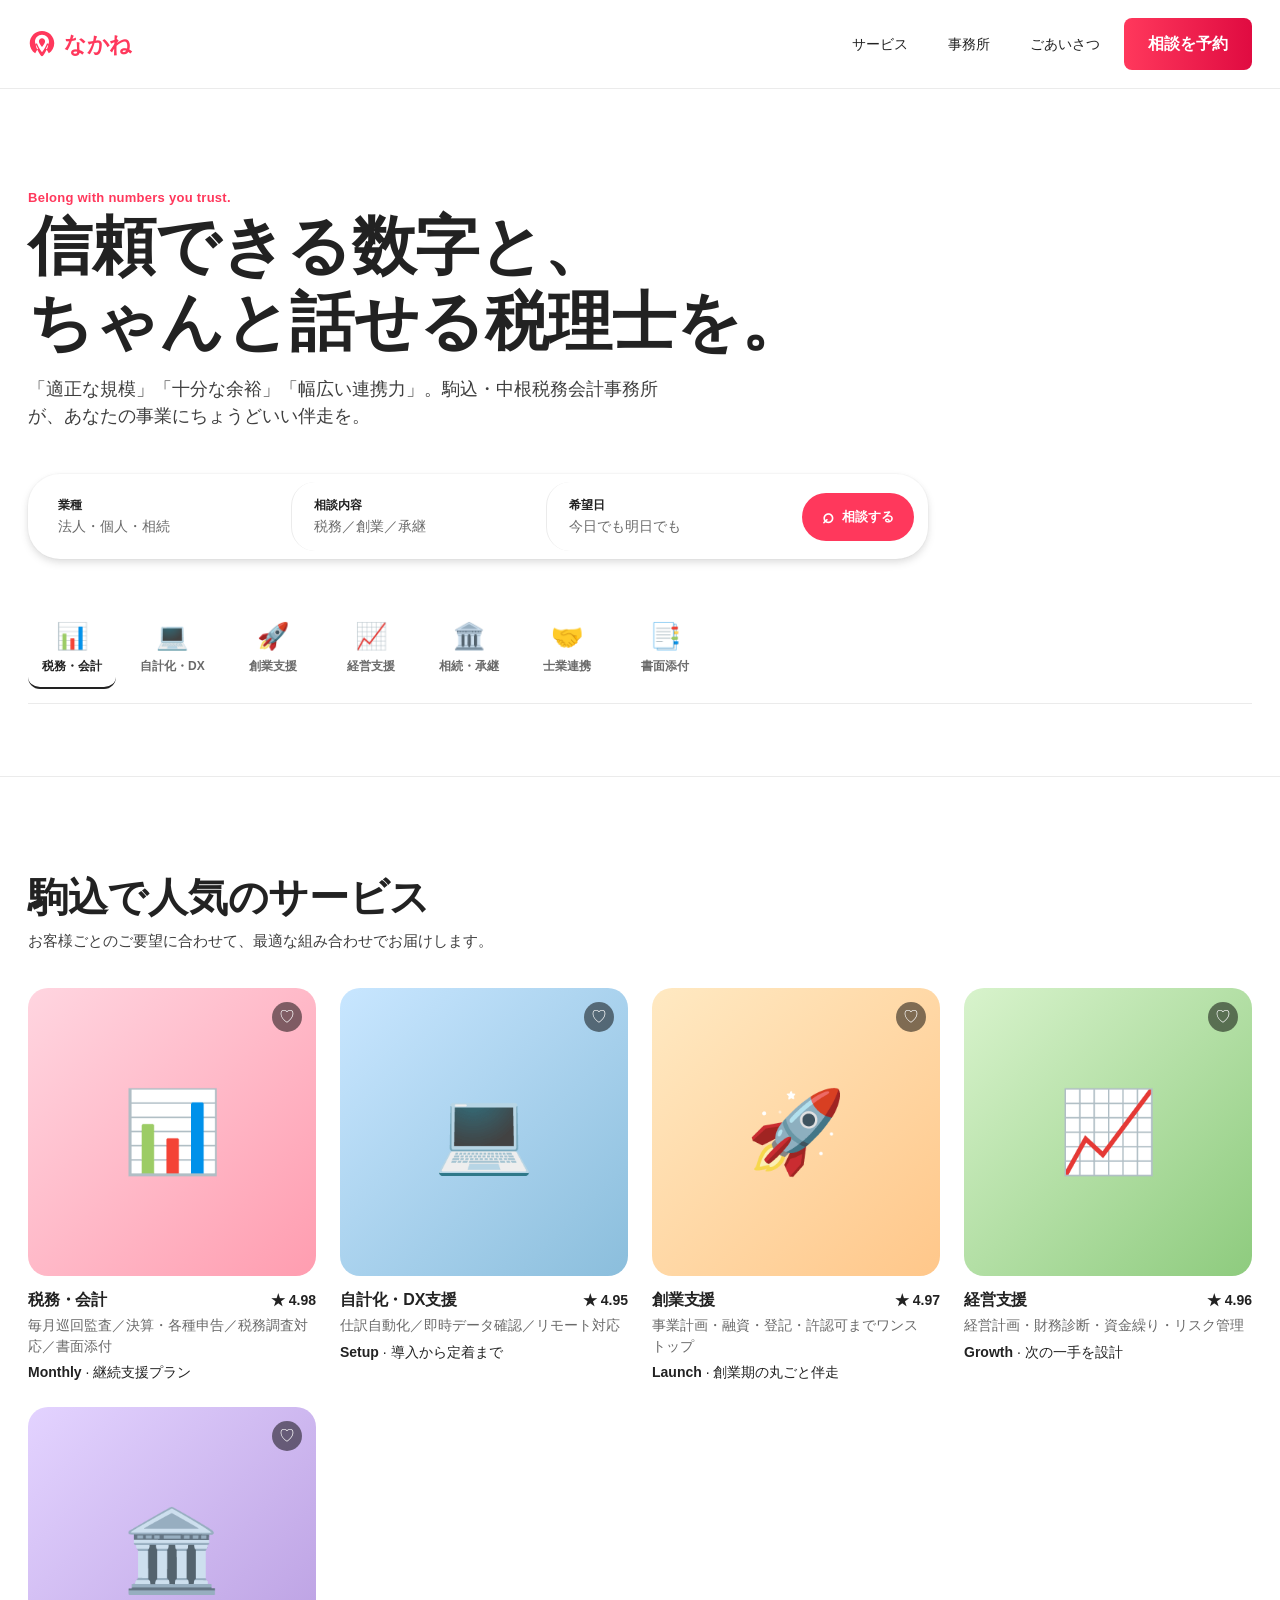
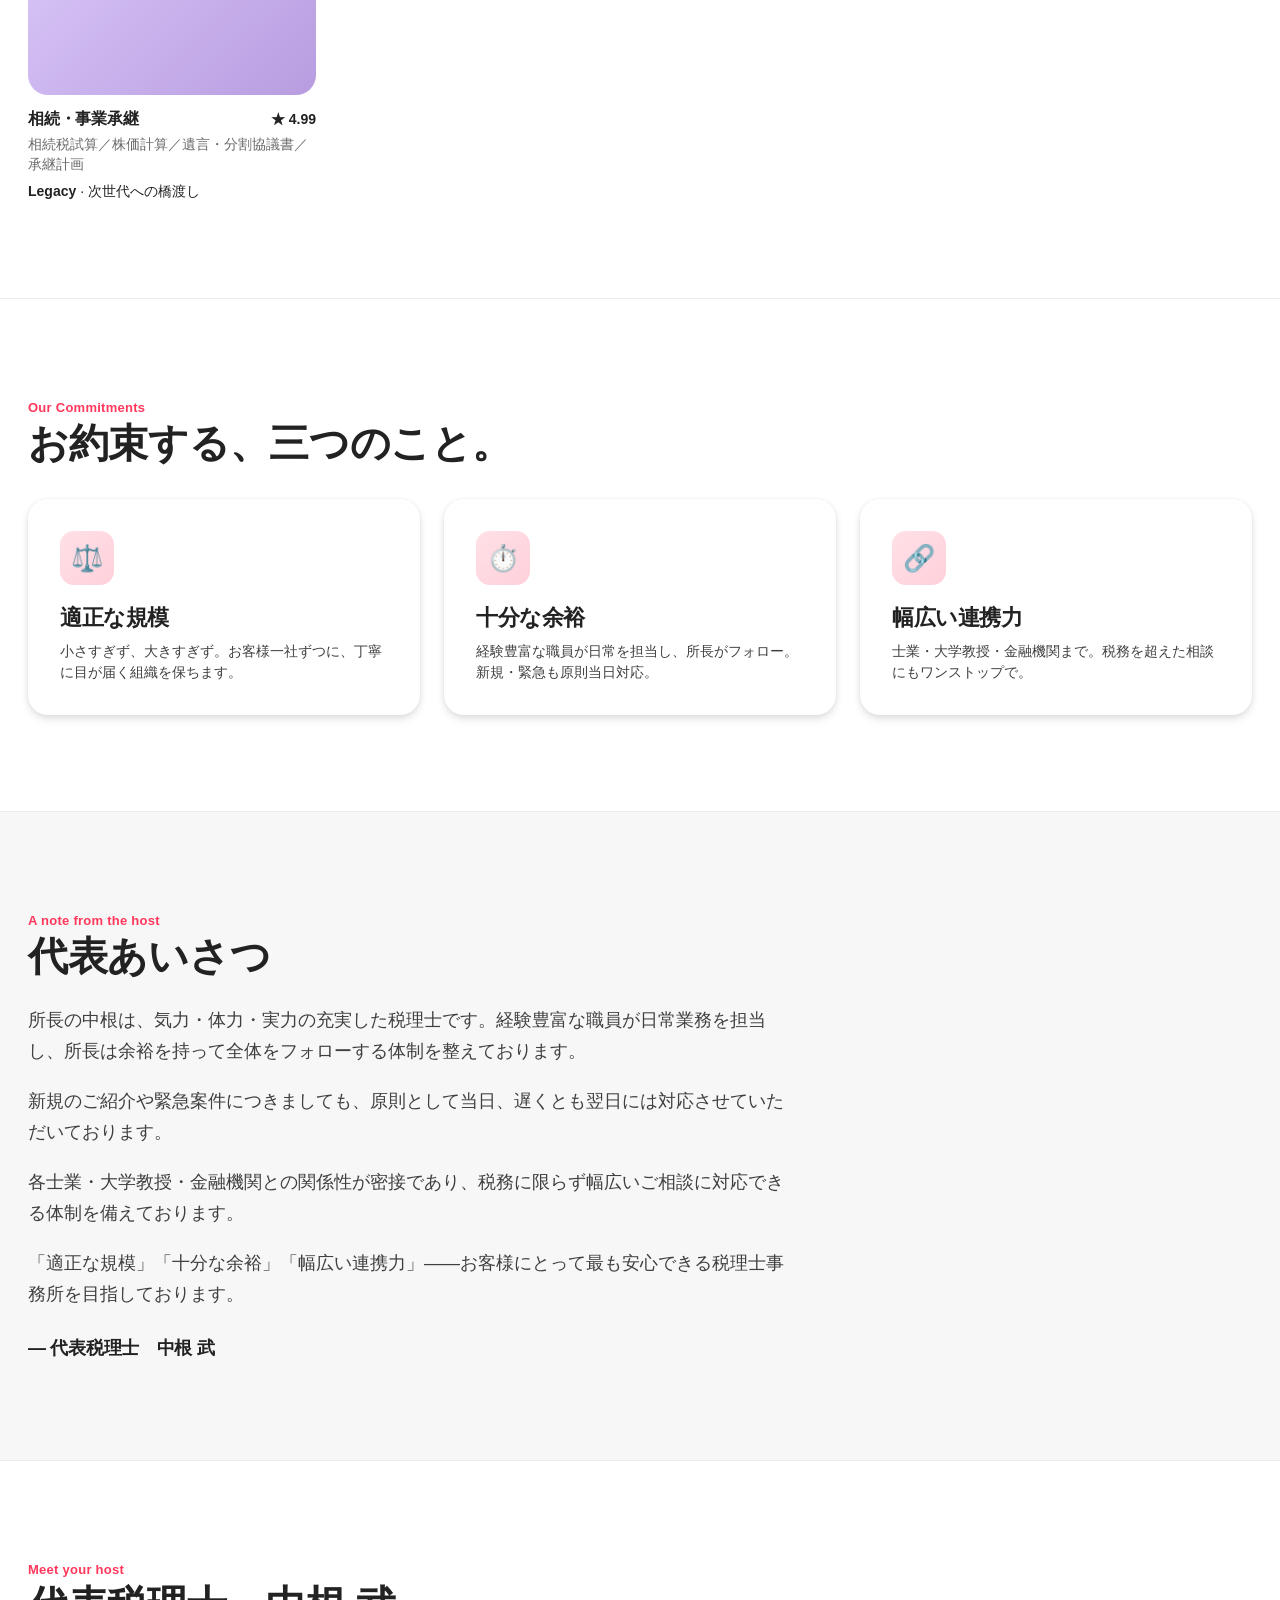
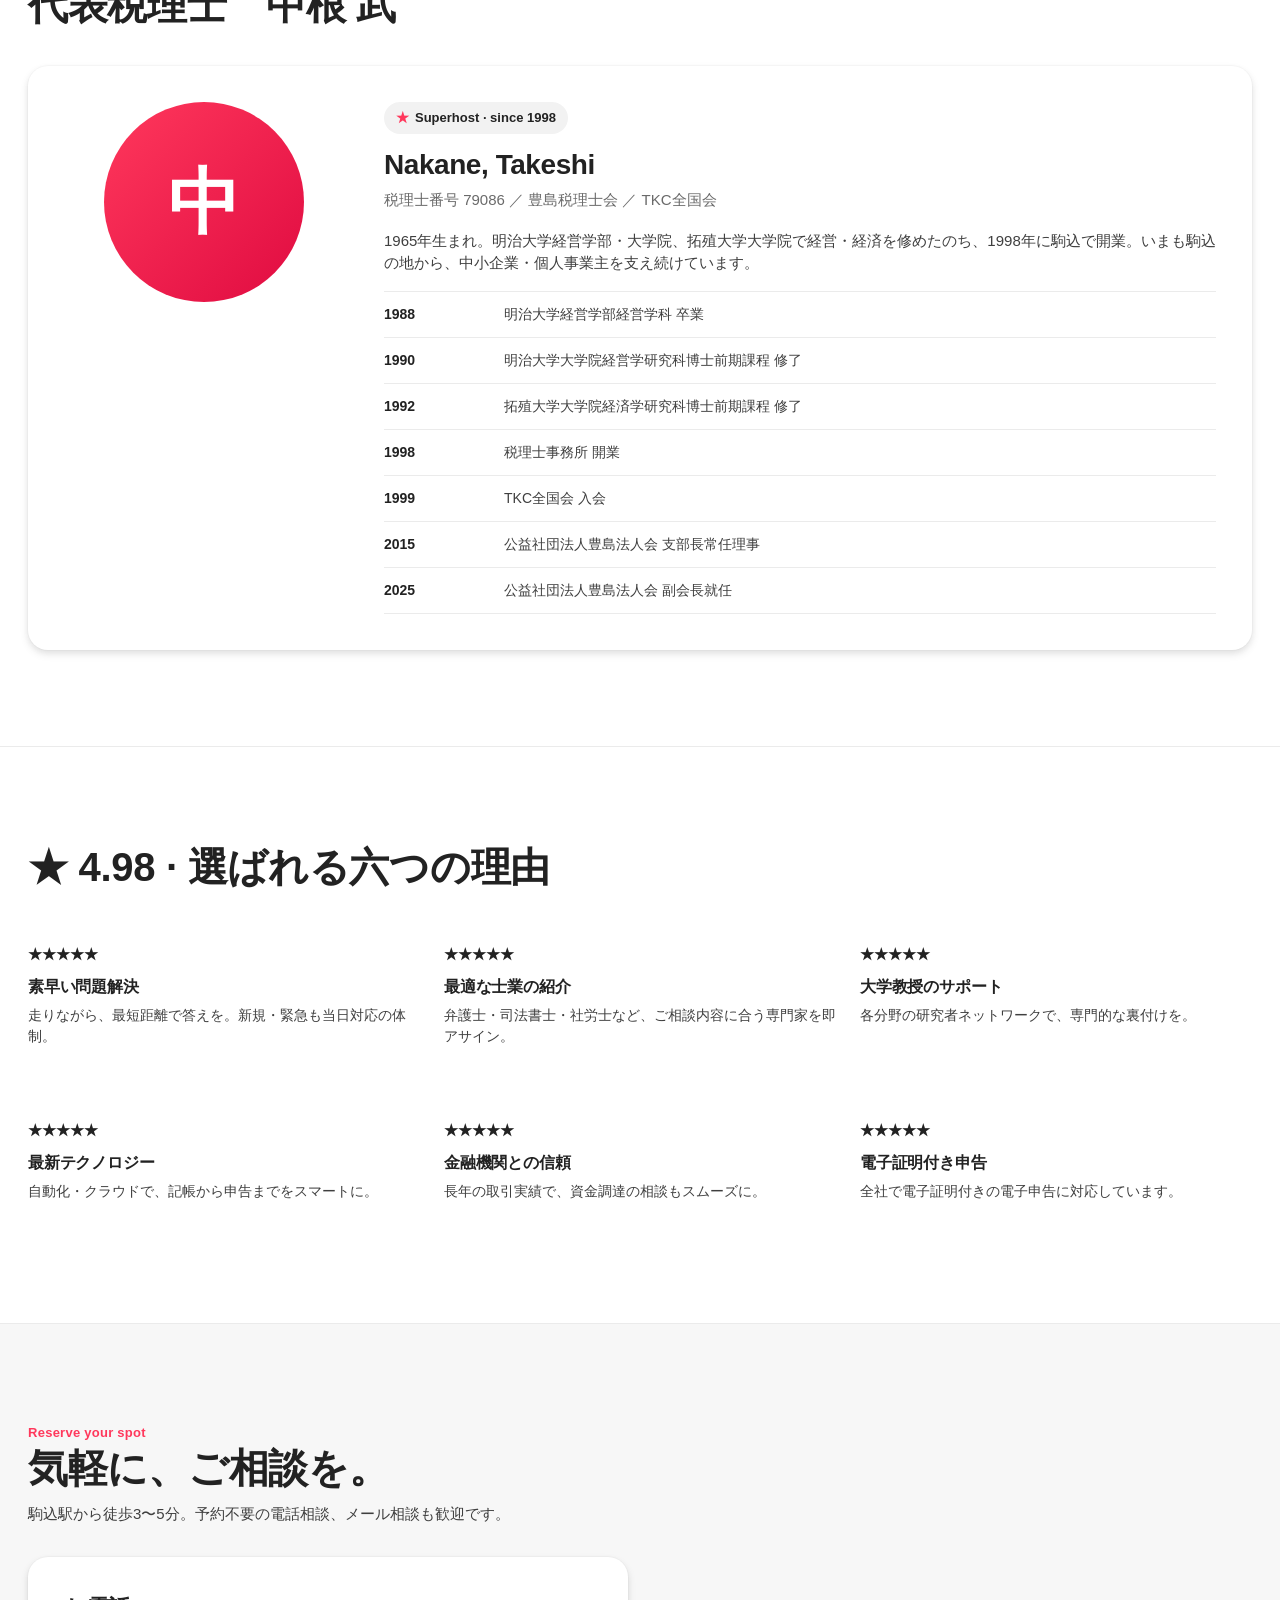
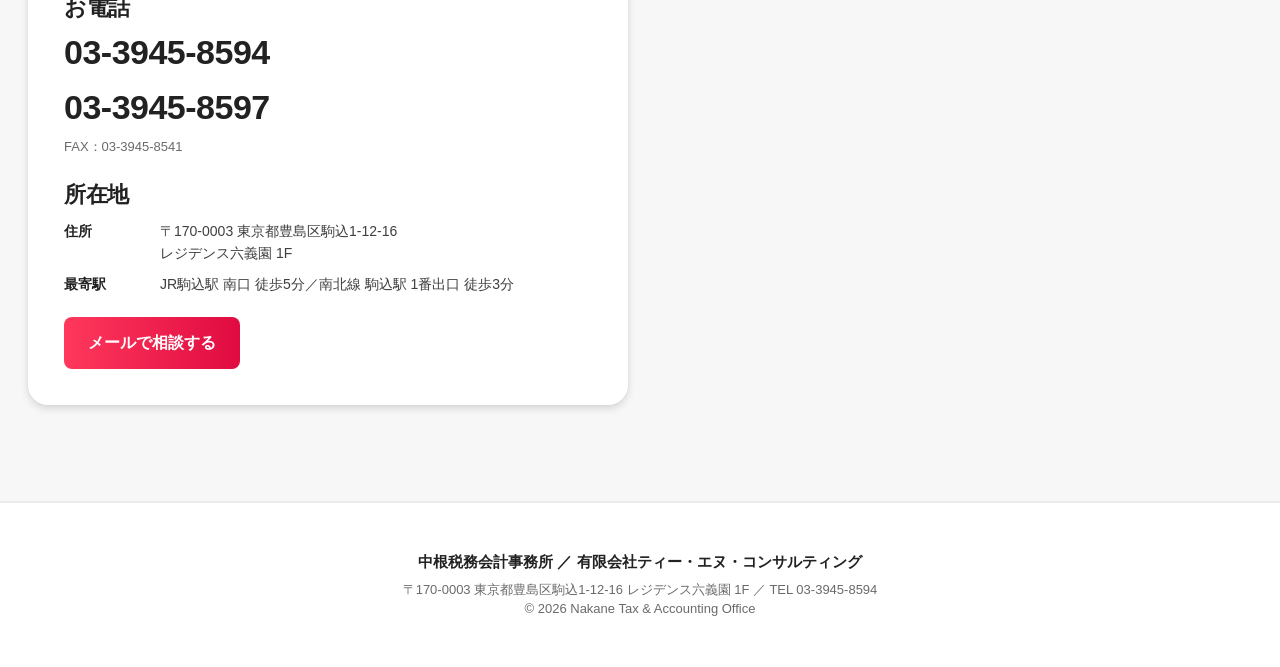
==== airbnb.html @ ad8445c9 "initial commit: Nakane Tax & Accounting redesign portal (9 design variants)" ====
<!doctype html>
<html lang="ja">
<head>
<meta charset="utf-8">
<meta name="viewport" content="width=device-width,initial-scale=1">
<title>中根税務会計事務所 — Belong with numbers you trust.</title>
<link rel="stylesheet" href="ja-contracts.css">
<style>
  :root{
    --rausch:#ff385c;
    --rausch-deep:#e00b41;
    --ink:#222;
    --ink-2:#3f3f3f;
    --muted:#6a6a6a;
    --border:#dddddd;
    --border-soft:#ebebeb;
    --surface:#f7f7f7;
    --surface-2:#f2f2f2;
    --white:#fff;
    --luxe:#460479;
    --plus:#92174d;
    --shadow:rgba(0,0,0,.02) 0 0 0 1px, rgba(0,0,0,.04) 0 2px 6px, rgba(0,0,0,.1) 0 4px 8px;
    --shadow-hover:rgba(0,0,0,.08) 0 4px 12px;
    --font:"Airbnb Cereal VF","Circular","-apple-system","Hiragino Sans","Yu Gothic","Noto Sans JP",Roboto,"Helvetica Neue",Arial,sans-serif;
  }
  *{box-sizing:border-box;margin:0;padding:0}
  html{scroll-behavior:smooth}
  body{font-family:var(--font);color:var(--ink);background:var(--white);font-size:16px;line-height:1.5;-webkit-font-smoothing:antialiased}
  a{color:var(--ink);text-decoration:none}
  a:hover{text-decoration:underline}
  img{display:block;max-width:100%}

  nav{position:sticky;top:0;z-index:50;background:var(--white);border-bottom:1px solid var(--border-soft)}
  .nav-in{max-width:1280px;margin:0 auto;padding:18px 28px;display:flex;align-items:center;justify-content:space-between;gap:24px}
  .logo{display:flex;align-items:center;gap:8px;font-weight:700;font-size:22px;color:var(--rausch);letter-spacing:-.3px}
  .logo svg{width:28px;height:28px;fill:var(--rausch)}
  nav ul{list-style:none;display:flex;gap:8px;align-items:center}
  nav a.l{padding:10px 16px;border-radius:22px;font-weight:500;font-size:14px;color:var(--ink);transition:background .15s}
  nav a.l:hover{background:var(--surface-2);text-decoration:none}
  .btn{display:inline-flex;align-items:center;gap:8px;cursor:pointer;font-weight:600;border:0;transition:transform .15s,filter .2s,background .2s}
  .btn.rausch{background:linear-gradient(90deg,var(--rausch) 0%,var(--rausch-deep) 100%);color:#fff;padding:14px 24px;border-radius:8px;font-size:16px}
  .btn.rausch:hover{filter:brightness(1.05);text-decoration:none}
  .btn.dark{background:var(--ink);color:#fff;padding:14px 24px;border-radius:8px;font-size:16px}
  .btn.dark:hover{background:#000;text-decoration:none}
  .btn.ghost{background:var(--white);color:var(--ink);border:1px solid var(--border);padding:13px 22px;border-radius:8px;font-size:16px;font-weight:600}
  .btn.ghost:hover{background:var(--surface-2);text-decoration:none}

  section{padding:96px 28px;border-bottom:1px solid var(--border-soft)}
  .wrap{max-width:1280px;margin:0 auto}

  .eyebrow{font-size:13px;font-weight:600;color:var(--rausch);margin-bottom:14px;letter-spacing:.02em}
  h1,h2,h3{color:var(--ink);font-weight:700}
  h1{font-size:clamp(42px,6vw,64px);letter-spacing:-.44px}
  h2{font-size:clamp(30px,4vw,40px);letter-spacing:-.3px}
  h3{font-size:22px;font-weight:600;letter-spacing:-.44px}
  p.lead{font-size:18px;color:var(--ink-2);max-width:640px;margin-top:16px}
  p.body{color:var(--ink-2);font-size:15px}

  /* HERO — search bar style */
  .hero{padding:96px 28px 72px}
  .hero .cta{display:flex;gap:12px;margin-top:28px;flex-wrap:wrap}
  .search{margin-top:44px;background:var(--white);box-shadow:var(--shadow);border-radius:32px;display:flex;align-items:stretch;max-width:900px;padding:8px;gap:0}
  .search .cell{flex:1;padding:14px 22px;display:flex;flex-direction:column;gap:2px;border-radius:24px;cursor:pointer;transition:background .15s}
  .search .cell:hover{background:var(--surface-2)}
  .search .cell b{font-size:12px;font-weight:600;color:var(--ink)}
  .search .cell span{font-size:14px;color:var(--muted)}
  .search .cell+.cell{border-left:1px solid var(--border-soft)}
  .search .btn-search{align-self:center;margin-right:6px;background:var(--rausch);color:#fff;border:0;border-radius:999px;padding:0 20px;height:48px;font-weight:600;display:inline-flex;align-items:center;gap:8px;cursor:pointer}
  .search .btn-search::before{content:"⌕";font-size:20px}
  @media (max-width:860px){.search{flex-direction:column;border-radius:20px}.search .cell+.cell{border-left:0;border-top:1px solid var(--border-soft)}.search .btn-search{margin:8px;justify-content:center;height:52px}}

  /* Category pills */
  .cats{display:flex;gap:10px;margin-top:48px;overflow-x:auto;padding:4px 0 14px;border-bottom:1px solid var(--border-soft)}
  .cats::-webkit-scrollbar{height:0}
  .cat{flex:0 0 auto;display:flex;flex-direction:column;align-items:center;gap:8px;padding:12px 14px;border-radius:12px;cursor:pointer;min-width:88px;color:var(--muted);transition:color .15s,border-color .15s;border-bottom:2px solid transparent}
  .cat:hover{color:var(--ink)}
  .cat.active{color:var(--ink);border-bottom-color:var(--ink)}
  .cat .ic{font-size:26px;line-height:1}
  .cat .lb{font-size:12px;font-weight:600}

  /* LISTING grid = services */
  .grid{display:grid;grid-template-columns:repeat(4,1fr);gap:24px;margin-top:36px}
  .listing{cursor:pointer;transition:transform .2s}
  .listing:hover{transform:translateY(-2px)}
  .listing .photo{position:relative;border-radius:20px;overflow:hidden;aspect-ratio:1/1;background:linear-gradient(135deg,#ffe0e0 0%,#ffd0d0 100%)}
  .listing .photo .emoji{position:absolute;inset:0;display:grid;place-items:center;font-size:80px}
  .listing .photo .heart{position:absolute;top:14px;right:14px;width:30px;height:30px;background:rgba(0,0,0,.5);color:#fff;border-radius:50%;display:grid;place-items:center;font-size:16px}
  .listing:nth-child(1) .photo{background:linear-gradient(135deg,#ffd5e0,#ff9db0)}
  .listing:nth-child(2) .photo{background:linear-gradient(135deg,#c8e6ff,#8bbedc)}
  .listing:nth-child(3) .photo{background:linear-gradient(135deg,#ffe9c2,#ffc78a)}
  .listing:nth-child(4) .photo{background:linear-gradient(135deg,#d8f3cc,#8ecb7e)}
  .listing:nth-child(5) .photo{background:linear-gradient(135deg,#e3d3ff,#b89ce0)}
  .listing .meta{display:flex;justify-content:space-between;align-items:flex-start;margin-top:14px;gap:10px}
  .listing .meta h3{font-size:16px;font-weight:600;line-height:1.3;letter-spacing:-.18px}
  .listing .rating{font-size:14px;font-weight:600;display:flex;align-items:center;gap:4px;white-space:nowrap}
  .listing .rating::before{content:"★";color:var(--ink)}
  .listing .desc{font-size:14px;color:var(--muted);margin-top:4px;line-height:1.45}
  .listing .price{font-size:14px;color:var(--ink);margin-top:6px}
  .listing .price b{font-weight:600}
  @media (max-width:1080px){.grid{grid-template-columns:repeat(3,1fr)}}
  @media (max-width:780px){.grid{grid-template-columns:repeat(2,1fr)}}
  @media (max-width:520px){.grid{grid-template-columns:1fr}}

  /* Principles — host-style */
  .trio{display:grid;grid-template-columns:repeat(3,1fr);gap:24px;margin-top:32px}
  .t-card{background:var(--white);border-radius:20px;padding:32px;box-shadow:var(--shadow);transition:box-shadow .2s,transform .2s}
  .t-card:hover{box-shadow:var(--shadow),var(--shadow-hover);transform:translateY(-2px)}
  .t-card .ic{width:54px;height:54px;border-radius:14px;background:linear-gradient(135deg,#ffe0e7,#ffd0da);display:grid;place-items:center;font-size:26px;margin-bottom:18px}
  .t-card h3{margin-bottom:8px}
  .t-card p{color:var(--ink-2);font-size:14px}
  @media (max-width:860px){.trio{grid-template-columns:1fr}}

  /* Greeting */
  .greet-sec{background:var(--surface)}
  .greet{max-width:780px;margin-top:24px;font-size:18px;line-height:1.75;color:var(--ink-2)}
  .greet p{margin-bottom:1em}
  .sign{display:block;margin-top:22px;font-weight:700;color:var(--ink);letter-spacing:-.3px}

  /* Host card — Representative */
  .host{display:grid;grid-template-columns:280px 1fr;gap:40px;margin-top:36px;align-items:start;background:var(--white);border-radius:20px;padding:36px;box-shadow:var(--shadow)}
  .host .av{width:200px;height:200px;border-radius:50%;background:linear-gradient(135deg,var(--rausch),var(--rausch-deep));display:grid;place-items:center;color:#fff;font-size:72px;font-weight:700;justify-self:center}
  .host .badge{display:inline-flex;gap:6px;align-items:center;background:var(--surface-2);border-radius:16px;padding:6px 12px;font-size:13px;font-weight:600;margin-bottom:12px}
  .host .badge::before{content:"★";color:var(--rausch)}
  .host h3{margin-bottom:6px;font-size:28px}
  .host .role{color:var(--muted);font-size:15px;margin-bottom:18px}
  .tl{margin-top:16px}
  .tl .row{display:grid;grid-template-columns:100px 1fr;gap:20px;padding:12px 0;border-top:1px solid var(--border-soft);font-size:14px}
  .tl .row:last-child{border-bottom:1px solid var(--border-soft)}
  .tl .y{font-weight:700}
  .tl .t{color:var(--ink-2)}
  @media (max-width:780px){.host{grid-template-columns:1fr;text-align:center}.host .av{width:160px;height:160px;font-size:56px}}

  /* Reviews = why us */
  .reviews{display:grid;grid-template-columns:repeat(3,1fr);gap:24px;margin-top:28px}
  .review{padding:24px 0}
  .review .stars{color:var(--ink);font-size:14px;font-weight:700;margin-bottom:10px}
  .review b{display:block;font-size:16px;font-weight:600;margin-bottom:6px;letter-spacing:-.18px}
  .review p{color:var(--ink-2);font-size:14px;line-height:1.55}
  @media (max-width:860px){.reviews{grid-template-columns:1fr}}

  /* Contact */
  .c-grid{display:grid;grid-template-columns:1fr 1fr;gap:24px;margin-top:32px}
  .c-card{background:var(--white);border-radius:20px;padding:36px;box-shadow:var(--shadow)}
  .tel{display:block;font-size:34px;font-weight:700;letter-spacing:-.5px;color:var(--ink);margin:4px 0}
  .tel:hover{color:var(--rausch);text-decoration:none}
  .kv{display:grid;grid-template-columns:80px 1fr;gap:8px 16px;margin-top:10px;font-size:14px;color:var(--ink-2);line-height:1.6}
  .kv dt{font-weight:600;color:var(--ink)}
  .map{width:100%;height:100%;min-height:380px;border:0;border-radius:20px}
  @media (max-width:780px){.c-grid{grid-template-columns:1fr}.map{min-height:260px}}

  footer{background:var(--white);padding:48px 28px;border-top:1px solid var(--border-soft);text-align:center;color:var(--muted);font-size:13px}
  footer strong{display:block;color:var(--ink);font-size:15px;margin-bottom:6px}

  .reveal{opacity:0;transform:translateY(20px);transition:.7s}
  .reveal.in{opacity:1;transform:none}
</style>
</head>
<body>

<nav>
  <div class="nav-in">
    <div class="logo">
      <svg viewBox="0 0 32 32"><path d="M16 1C8.27 1 2 7.27 2 15c0 4.82 2.45 9.07 6.18 11.58.68-1.18 1.8-3.24 3.24-5.58-2.15-3.5-3.42-6.06-3.42-7.5 0-4.4 3.58-8 8-8s8 3.6 8 8c0 1.44-1.27 4-3.42 7.5 1.44 2.34 2.56 4.4 3.24 5.58C27.55 24.07 30 19.82 30 15c0-7.73-6.27-14-14-14zm0 18.5c2.28-3.27 3.5-5.4 3.5-6.5 0-1.93-1.57-3.5-3.5-3.5S12.5 11.07 12.5 13c0 1.1 1.22 3.23 3.5 6.5zM16 30c-.93 0-2.06-1.53-3.76-4.5C10.43 22.06 9 19.5 9 17.5c0-.96.38-1.88 1.07-2.57C11.35 18.48 13.5 22 16 25.5c2.5-3.5 4.65-7.02 5.93-10.57.69.69 1.07 1.61 1.07 2.57 0 2-1.43 4.56-3.24 8-1.7 2.97-2.83 4.5-3.76 4.5z"/></svg>
      <span>なかね</span>
    </div>
    <ul>
      <li><a class="l" href="#services">サービス</a></li>
      <li><a class="l" href="#office">事務所</a></li>
      <li><a class="l" href="#greeting">ごあいさつ</a></li>
      <li><a class="btn rausch" href="#contact">相談を予約</a></li>
    </ul>
  </div>
</nav>

<!-- HERO -->
<section class="hero">
  <div class="wrap">
    <span class="eyebrow">Belong with numbers you trust.</span>
    <h1>信頼できる数字と、<br>ちゃんと話せる税理士を。</h1>
    <p class="lead">「適正な規模」「十分な余裕」「幅広い連携力」。駒込・中根税務会計事務所が、あなたの事業にちょうどいい伴走を。</p>

    <div class="search reveal" role="search">
      <div class="cell"><b>業種</b><span>法人・個人・相続</span></div>
      <div class="cell"><b>相談内容</b><span>税務／創業／承継</span></div>
      <div class="cell"><b>希望日</b><span>今日でも明日でも</span></div>
      <button class="btn-search" onclick="location.href='#contact'">相談する</button>
    </div>

    <div class="cats" role="tablist">
      <div class="cat active"><div class="ic">📊</div><div class="lb">税務・会計</div></div>
      <div class="cat"><div class="ic">💻</div><div class="lb">自計化・DX</div></div>
      <div class="cat"><div class="ic">🚀</div><div class="lb">創業支援</div></div>
      <div class="cat"><div class="ic">📈</div><div class="lb">経営支援</div></div>
      <div class="cat"><div class="ic">🏛️</div><div class="lb">相続・承継</div></div>
      <div class="cat"><div class="ic">🤝</div><div class="lb">士業連携</div></div>
      <div class="cat"><div class="ic">📑</div><div class="lb">書面添付</div></div>
    </div>
  </div>
</section>

<!-- SERVICES — listing grid -->
<section id="services">
  <div class="wrap">
    <h2>駒込で人気のサービス</h2>
    <p class="body" style="margin-top:8px">お客様ごとのご要望に合わせて、最適な組み合わせでお届けします。</p>
    <div class="grid">
      <article class="listing reveal">
        <div class="photo"><div class="emoji">📊</div><div class="heart">♡</div></div>
        <div class="meta"><h3>税務・会計</h3><div class="rating">4.98</div></div>
        <div class="desc">毎月巡回監査／決算・各種申告／税務調査対応／書面添付</div>
        <div class="price"><b>Monthly</b> · 継続支援プラン</div>
      </article>
      <article class="listing reveal">
        <div class="photo"><div class="emoji">💻</div><div class="heart">♡</div></div>
        <div class="meta"><h3>自計化・DX支援</h3><div class="rating">4.95</div></div>
        <div class="desc">仕訳自動化／即時データ確認／リモート対応</div>
        <div class="price"><b>Setup</b> · 導入から定着まで</div>
      </article>
      <article class="listing reveal">
        <div class="photo"><div class="emoji">🚀</div><div class="heart">♡</div></div>
        <div class="meta"><h3>創業支援</h3><div class="rating">4.97</div></div>
        <div class="desc">事業計画・融資・登記・許認可までワンストップ</div>
        <div class="price"><b>Launch</b> · 創業期の丸ごと伴走</div>
      </article>
      <article class="listing reveal">
        <div class="photo"><div class="emoji">📈</div><div class="heart">♡</div></div>
        <div class="meta"><h3>経営支援</h3><div class="rating">4.96</div></div>
        <div class="desc">経営計画・財務診断・資金繰り・リスク管理</div>
        <div class="price"><b>Growth</b> · 次の一手を設計</div>
      </article>
      <article class="listing reveal">
        <div class="photo"><div class="emoji">🏛️</div><div class="heart">♡</div></div>
        <div class="meta"><h3>相続・事業承継</h3><div class="rating">4.99</div></div>
        <div class="desc">相続税試算／株価計算／遺言・分割協議書／承継計画</div>
        <div class="price"><b>Legacy</b> · 次世代への橋渡し</div>
      </article>
    </div>
  </div>
</section>

<!-- Principles -->
<section id="principles">
  <div class="wrap">
    <span class="eyebrow">Our Commitments</span>
    <h2>お約束する、三つのこと。</h2>
    <div class="trio">
      <div class="t-card reveal"><div class="ic">⚖️</div><h3>適正な規模</h3><p>小さすぎず、大きすぎず。お客様一社ずつに、丁寧に目が届く組織を保ちます。</p></div>
      <div class="t-card reveal"><div class="ic">⏱️</div><h3>十分な余裕</h3><p>経験豊富な職員が日常を担当し、所長がフォロー。新規・緊急も原則当日対応。</p></div>
      <div class="t-card reveal"><div class="ic">🔗</div><h3>幅広い連携力</h3><p>士業・大学教授・金融機関まで。税務を超えた相談にもワンストップで。</p></div>
    </div>
  </div>
</section>

<!-- Greeting -->
<section class="greet-sec" id="greeting">
  <div class="wrap">
    <span class="eyebrow">A note from the host</span>
    <h2>代表あいさつ</h2>
    <div class="greet reveal">
      <p>所長の中根は、気力・体力・実力の充実した税理士です。経験豊富な職員が日常業務を担当し、所長は余裕を持って全体をフォローする体制を整えております。</p>
      <p>新規のご紹介や緊急案件につきましても、原則として当日、遅くとも翌日には対応させていただいております。</p>
      <p>各士業・大学教授・金融機関との関係性が密接であり、税務に限らず幅広いご相談に対応できる体制を備えております。</p>
      <p>「適正な規模」「十分な余裕」「幅広い連携力」——お客様にとって最も安心できる税理士事務所を目指しております。</p>
      <span class="sign">— 代表税理士　中根 武</span>
    </div>
  </div>
</section>

<!-- Host card -->
<section id="office">
  <div class="wrap">
    <span class="eyebrow">Meet your host</span>
    <h2>代表税理士　中根 武</h2>
    <div class="host reveal">
      <div class="av">中</div>
      <div>
        <span class="badge">Superhost · since 1998</span>
        <h3>Nakane, Takeshi</h3>
        <div class="role">税理士番号 79086 ／ 豊島税理士会 ／ TKC全国会</div>
        <p class="body">1965年生まれ。明治大学経営学部・大学院、拓殖大学大学院で経営・経済を修めたのち、1998年に駒込で開業。いまも駒込の地から、中小企業・個人事業主を支え続けています。</p>
        <div class="tl">
          <div class="row"><div class="y">1988</div><div class="t">明治大学経営学部経営学科 卒業</div></div>
          <div class="row"><div class="y">1990</div><div class="t">明治大学大学院経営学研究科博士前期課程 修了</div></div>
          <div class="row"><div class="y">1992</div><div class="t">拓殖大学大学院経済学研究科博士前期課程 修了</div></div>
          <div class="row"><div class="y">1998</div><div class="t">税理士事務所 開業</div></div>
          <div class="row"><div class="y">1999</div><div class="t">TKC全国会 入会</div></div>
          <div class="row"><div class="y">2015</div><div class="t">公益社団法人豊島法人会 支部長常任理事</div></div>
          <div class="row"><div class="y">2025</div><div class="t">公益社団法人豊島法人会 副会長就任</div></div>
        </div>
      </div>
    </div>
  </div>
</section>

<!-- Reviews -->
<section>
  <div class="wrap">
    <h2>★ 4.98 · 選ばれる六つの理由</h2>
    <div class="reviews">
      <div class="review"><div class="stars">★★★★★</div><b>素早い問題解決</b><p>走りながら、最短距離で答えを。新規・緊急も当日対応の体制。</p></div>
      <div class="review"><div class="stars">★★★★★</div><b>最適な士業の紹介</b><p>弁護士・司法書士・社労士など、ご相談内容に合う専門家を即アサイン。</p></div>
      <div class="review"><div class="stars">★★★★★</div><b>大学教授のサポート</b><p>各分野の研究者ネットワークで、専門的な裏付けを。</p></div>
      <div class="review"><div class="stars">★★★★★</div><b>最新テクノロジー</b><p>自動化・クラウドで、記帳から申告までをスマートに。</p></div>
      <div class="review"><div class="stars">★★★★★</div><b>金融機関との信頼</b><p>長年の取引実績で、資金調達の相談もスムーズに。</p></div>
      <div class="review"><div class="stars">★★★★★</div><b>電子証明付き申告</b><p>全社で電子証明付きの電子申告に対応しています。</p></div>
    </div>
  </div>
</section>

<!-- Contact -->
<section id="contact" class="greet-sec">
  <div class="wrap">
    <span class="eyebrow">Reserve your spot</span>
    <h2>気軽に、ご相談を。</h2>
    <p class="body" style="margin-top:10px">駒込駅から徒歩3〜5分。予約不要の電話相談、メール相談も歓迎です。</p>
    <div class="c-grid">
      <div class="c-card reveal">
        <h3>お電話</h3>
        <a class="tel" href="tel:+81339458594">03-3945-8594</a>
        <a class="tel" href="tel:+81339458597">03-3945-8597</a>
        <div style="font-size:13px;color:var(--muted);margin-top:4px">FAX：03-3945-8541</div>
        <h3 style="margin-top:24px">所在地</h3>
        <dl class="kv">
          <dt>住所</dt><dd>〒170-0003 東京都豊島区駒込1-12-16<br>レジデンス六義園 1F</dd>
          <dt>最寄駅</dt><dd>JR駒込駅 南口 徒歩5分／南北線 駒込駅 1番出口 徒歩3分</dd>
        </dl>
        <div style="margin-top:22px"><a class="btn rausch" href="mailto:info@nakanekaikei.co.jp">メールで相談する</a></div>
      </div>
      <iframe class="map reveal" loading="lazy" src="https://maps.google.com/maps?q=%E6%9D%B1%E4%BA%AC%E9%83%BD%E8%B1%8A%E5%B3%B6%E5%8C%BA%E9%A7%92%E8%BE%BC1-12-16&hl=ja&z=16&output=embed"></iframe>
    </div>
  </div>
</section>

<footer>
  <strong>中根税務会計事務所 ／ 有限会社ティー・エヌ・コンサルティング</strong>
  〒170-0003 東京都豊島区駒込1-12-16 レジデンス六義園 1F ／ TEL 03-3945-8594<br>
  © <span id="y"></span> Nakane Tax &amp; Accounting Office
</footer>

<script>
  document.getElementById('y').textContent=new Date().getFullYear();
  const io=new IntersectionObserver(es=>es.forEach(e=>{if(e.isIntersecting){e.target.classList.add('in');io.unobserve(e.target)}}),{threshold:.12});
  document.querySelectorAll('.reveal').forEach(el=>io.observe(el));
  document.querySelectorAll('.cat').forEach(c=>c.addEventListener('click',()=>{document.querySelectorAll('.cat').forEach(x=>x.classList.remove('active'));c.classList.add('active')}));
</script>
</body>
</html>
---- ja-contracts.css ----
/* jp-ui-contracts: base + mixed-script + headings
   From: .claude/resources/jp-ui-contracts/recipes/
   日本語本文・見出し・和欧混植の崩れを抑えるための共通契約。 */

html:lang(ja) {
  line-break: strict;
  word-break: normal;
  overflow-wrap: anywhere;
  font-kerning: auto;
  font-feature-settings: "palt" 1;
  text-autospace: normal;
}

:lang(ja) body {
  text-rendering: optimizeLegibility;
}

:lang(ja) p,
:lang(ja) li,
:lang(ja) dd {
  line-break: strict;
  word-break: normal;
  overflow-wrap: anywhere;
}

:lang(ja) :where(article, .prose, .content, .greet, .greeting) p {
  max-width: 42em;
}

:lang(ja) h1,
:lang(ja) h2,
:lang(ja) h3,
:lang(ja) h4 {
  line-break: strict;
  word-break: auto-phrase;
  overflow-wrap: anywhere;
  font-kerning: auto;
}

/* 和文の最低可読ラインハイト。ブランド表現で極端に詰めすぎた値を補正する。
   ただし .display-latin など英字主体の箇所ではオーバーライド可能。*/
:lang(ja) h1 { line-height: 1.18; }
:lang(ja) h2 { line-height: 1.22; }
:lang(ja) h3 { line-height: 1.35; }
:lang(ja) h4 { line-height: 1.45; }

:lang(ja) em,
:lang(ja) strong,
:lang(ja) a,
:lang(ja) .latin,
:lang(ja) .product-name {
  word-break: normal;
  overflow-wrap: anywhere;
}

/* 本文の letter-spacing は詰めすぎない(和文が窮屈になる)。
   必要に応じて .latin クラスで欧文のみ tracking を変える。*/
:lang(ja) p,
:lang(ja) li {
  letter-spacing: 0;
}

/* リンクのアンダーライン位置を下げ、和文で潰れないように。*/
:lang(ja) a {
  text-underline-offset: 0.18em;
  text-decoration-thickness: 1px;
}
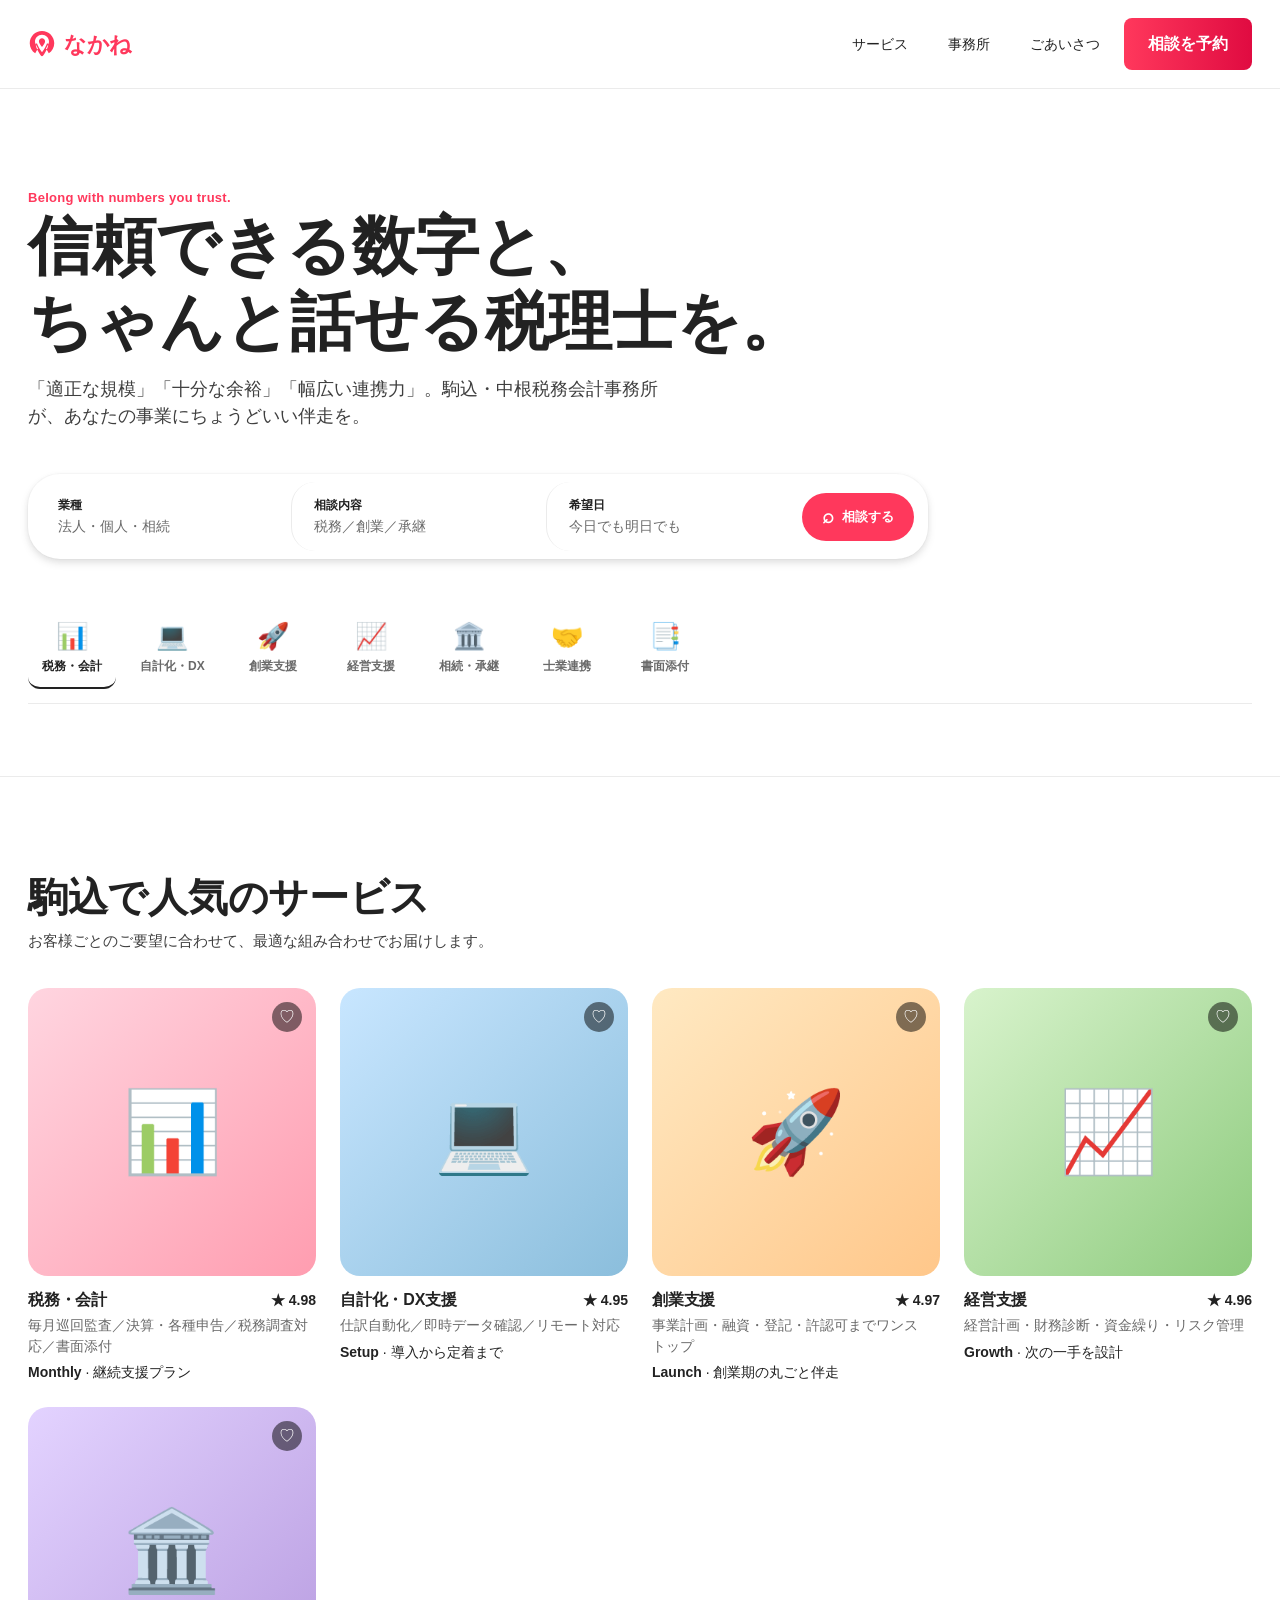
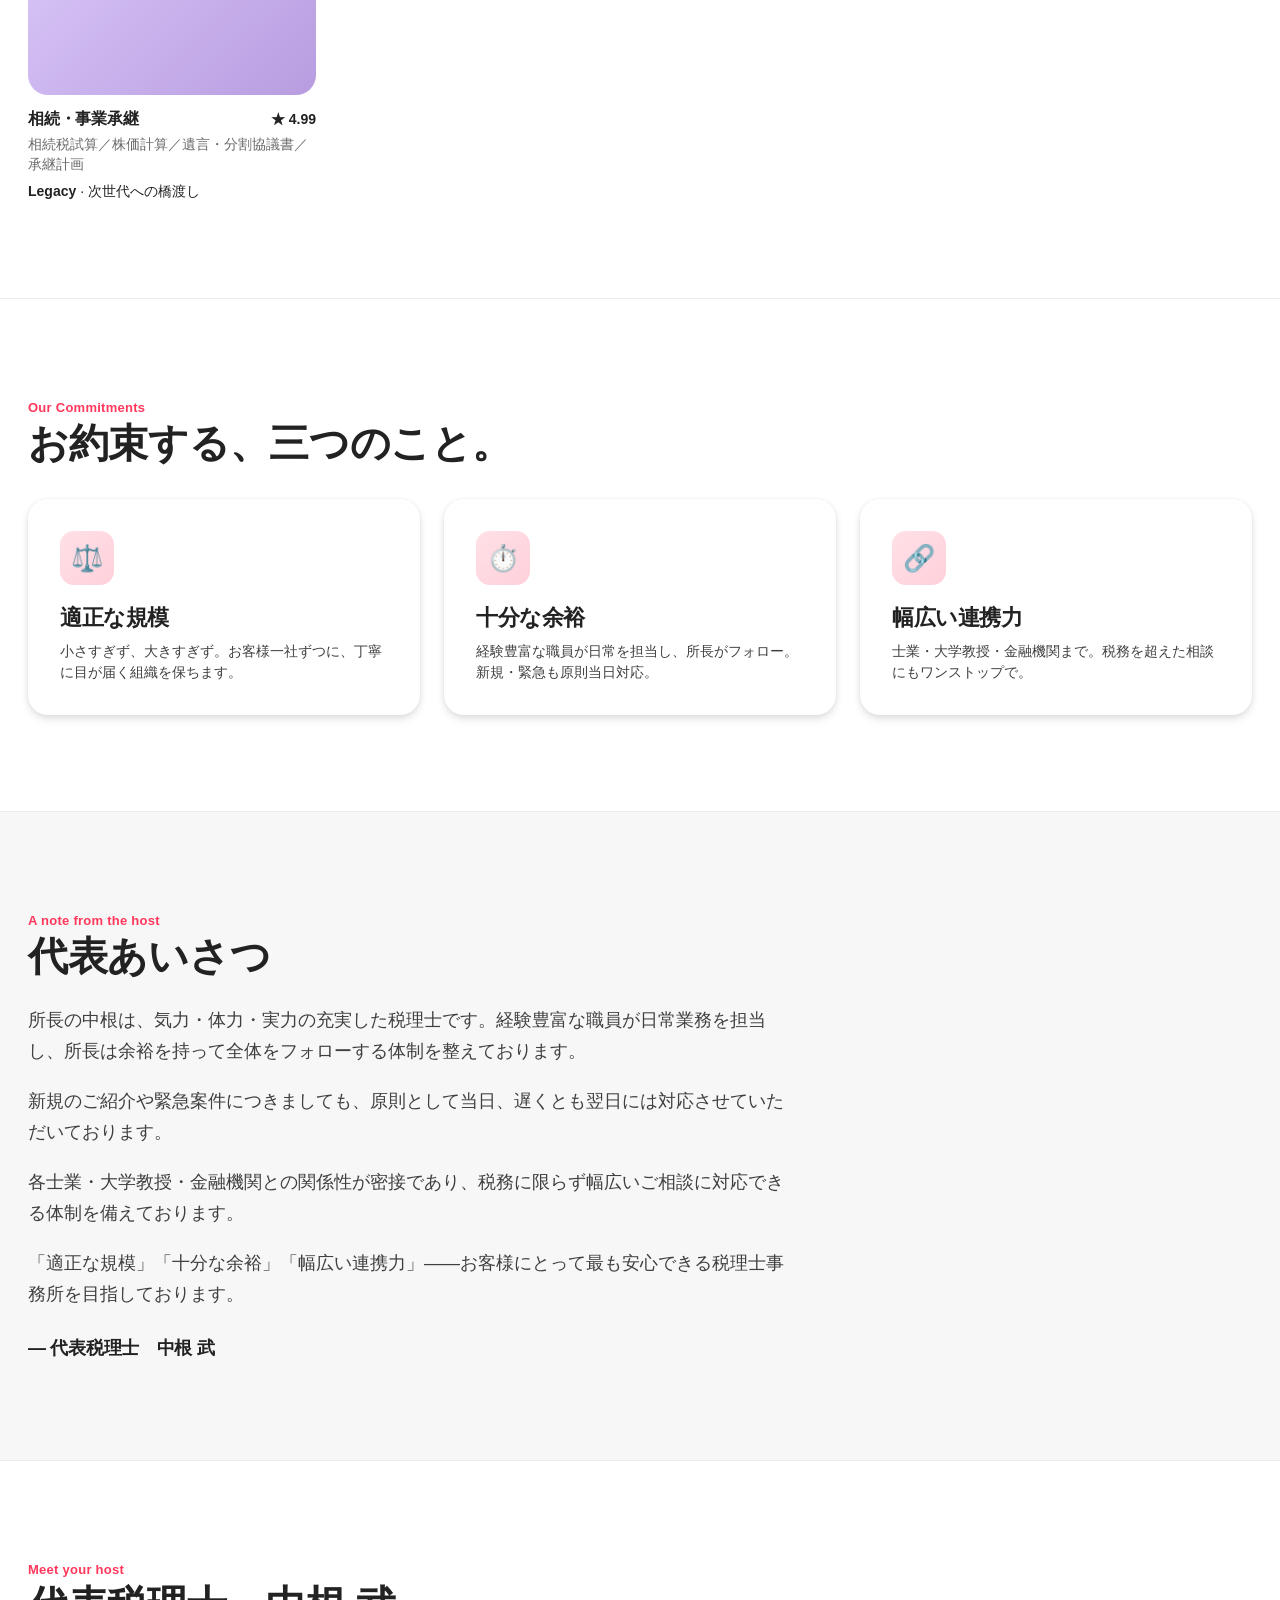
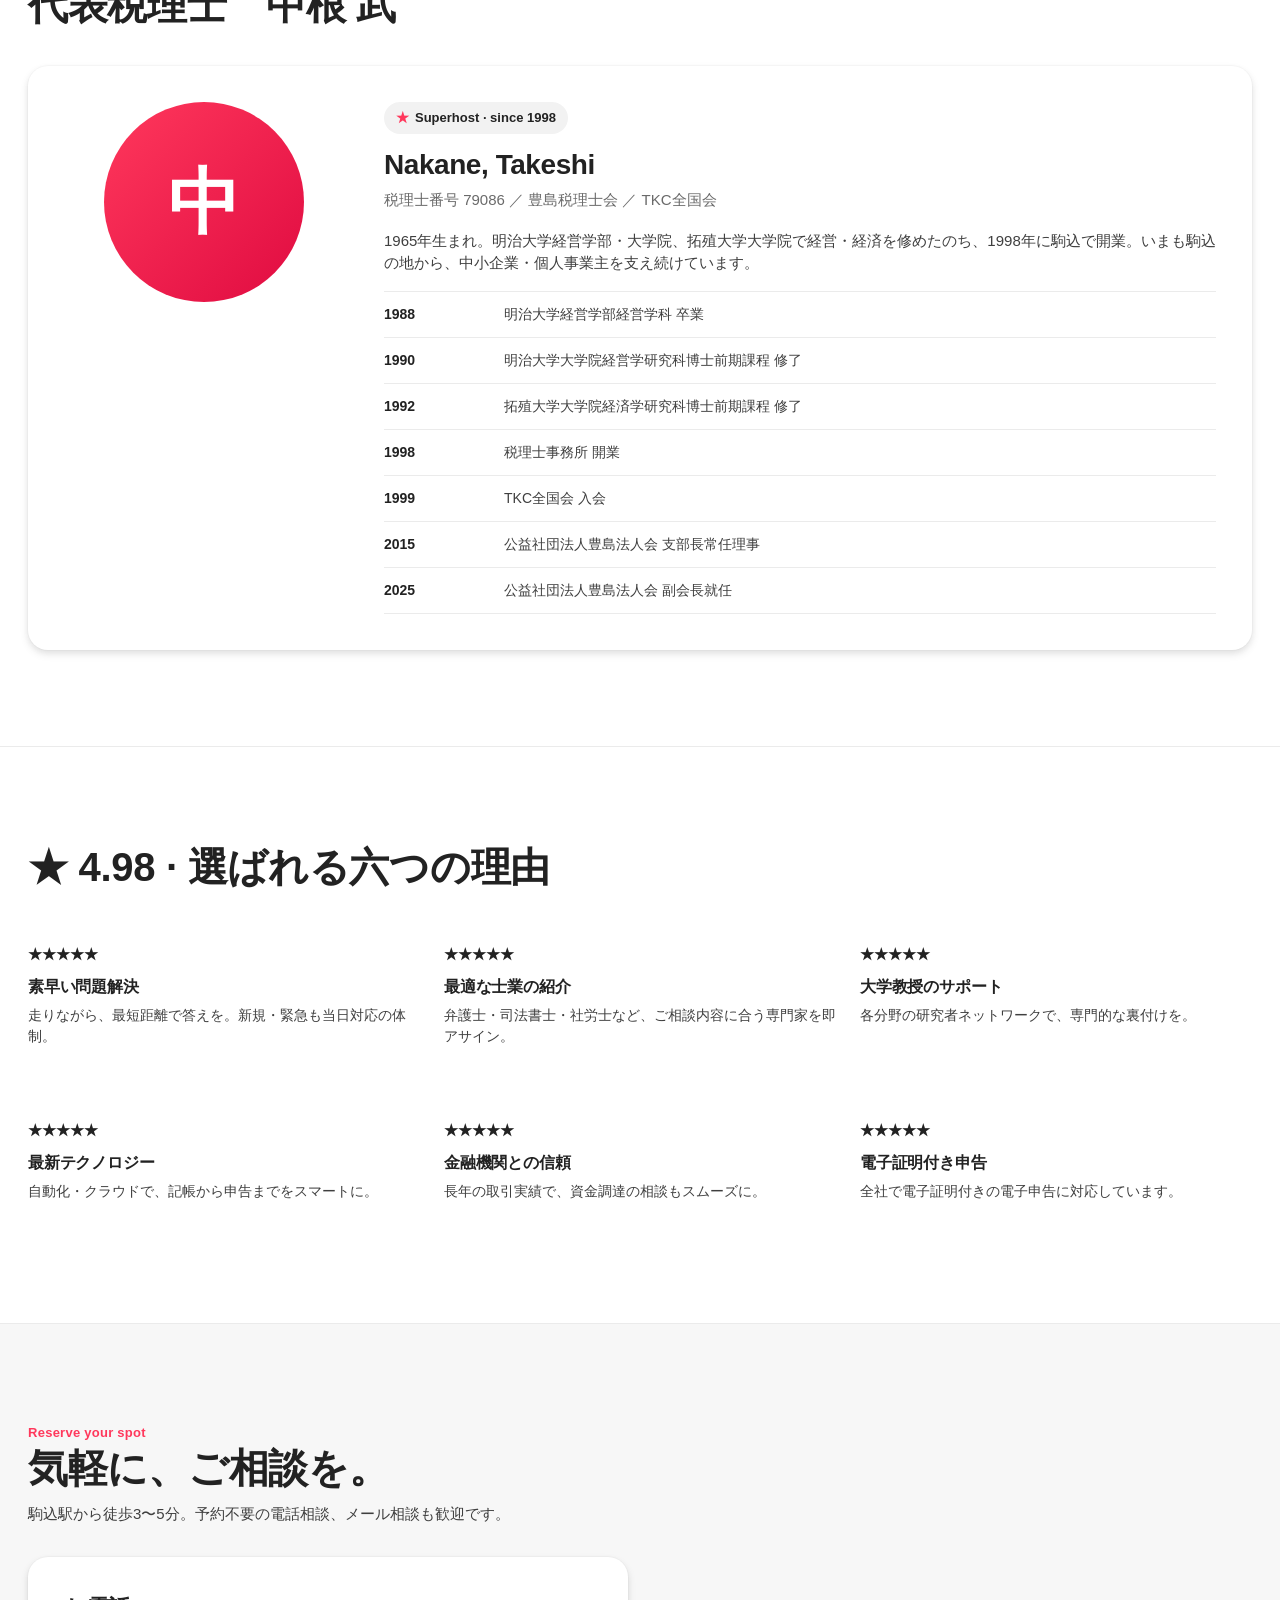
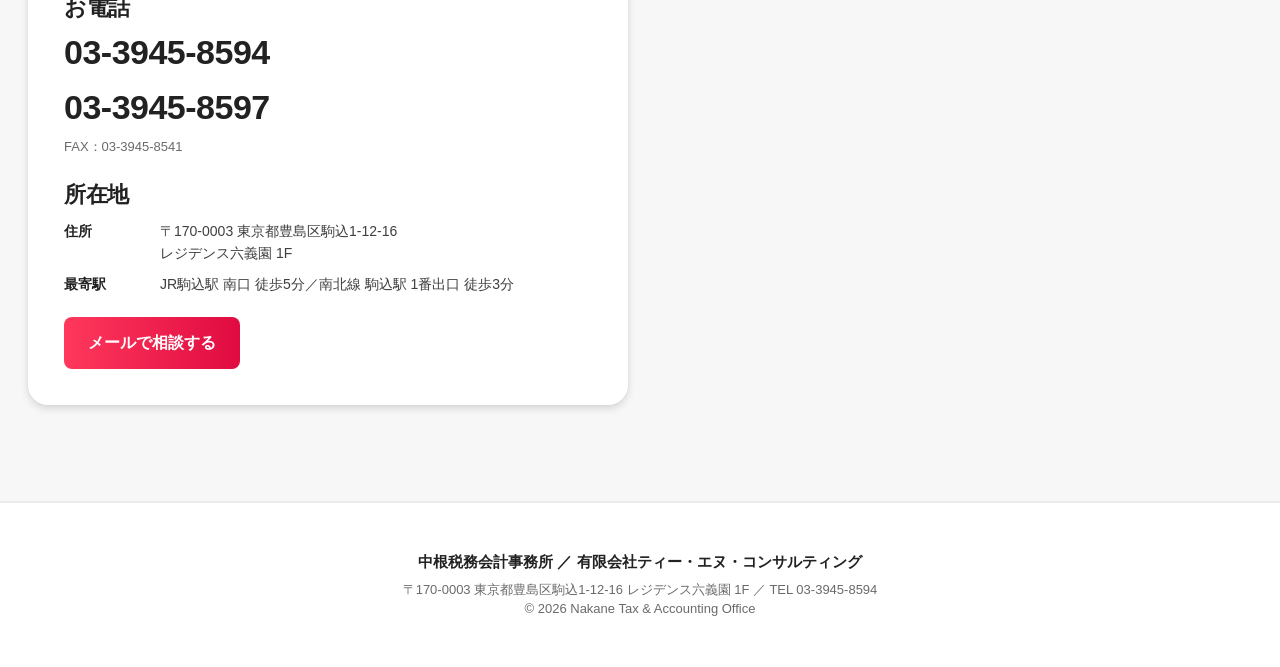
==== commit 094f654e: "fix: mobile responsiveness (mobile-fixes.css, applied to all variants)" ====
--- a/airbnb.html
+++ b/airbnb.html
@@ -5,6 +5,7 @@
 <meta name="viewport" content="width=device-width,initial-scale=1">
 <title>中根税務会計事務所 — Belong with numbers you trust.</title>
 <link rel="stylesheet" href="ja-contracts.css">
+<link rel="stylesheet" href="mobile-fixes.css">
 <style>
   :root{
     --rausch:#ff385c;
--- a/mobile-fixes.css
+++ b/mobile-fixes.css
@@ -0,0 +1,135 @@
+/* =========================================================
+   mobile-fixes.css
+   スマホ表示の横断的な補正。各HTMLに <link> を追加するだけで
+   10バージョンすべてのモバイル崩れを抑える。
+   ========================================================= */
+
+html,body{overflow-x:hidden}
+img,iframe,video,svg{max-width:100%;height:auto}
+iframe{width:100%}
+table{max-width:100%}
+
+/* ---- スマホ全般 (≤820px) ---- */
+@media (max-width:820px){
+  /* ナビ内のリンク列を折り返し可にして、はみ出しを防ぐ */
+  nav ul,
+  nav .inner,
+  nav.topbar ul,
+  nav.gn .in,
+  nav.topbar,
+  .topbar .inner,
+  .topbar .nav-in,
+  .nav-in{flex-wrap:wrap}
+
+  /* 2〜4カラムのグリッドを 1列に寄せる (よく使うパターン) */
+  .grid3,.pillars,.trio,.pillars-grid,
+  .hero .wrap,
+  .about .row,.about-row,
+  .row:not(.p-grid):not(.db-row):not(.db-head),
+  .c-grid,.contact-grid,.cars,.tiles,
+  .pillar-grid,.tiles,.feats,.svc,.specs,
+  .r-grid,.rooms,.reviews,.trio,
+  .host,.panel-grid,
+  .mag,.svc-tiles{grid-template-columns:1fr !important}
+
+  /* Bootstrap/Kendo系の絶対幅テーブルを防ぐ */
+  .tbl,.info-kv,.info{display:block;overflow-x:auto}
+
+  /* セクション余白を控えめに */
+  section{padding:64px 20px !important}
+  .hero{padding:72px 20px 56px !important;min-height:auto !important}
+
+  /* 見出しを読みやすいサイズに(clampの最小が大きすぎる箇所を補正) */
+  h1{font-size:clamp(30px,8.5vw,44px) !important;line-height:1.18 !important}
+  h2{font-size:clamp(26px,7vw,36px) !important;line-height:1.22 !important}
+  h3{font-size:clamp(18px,5vw,22px) !important;line-height:1.35 !important}
+
+  /* 本文の行間は和文向けに広め */
+  p,li{line-height:1.85}
+
+  /* 大きいTEL表示が画面幅を超えないように */
+  .tel,.tel-big,.c-tel,.kpi .n{font-size:28px !important;letter-spacing:-.01em !important}
+
+  /* 地図最低高さを縮める */
+  .map,.info .map,.c-card iframe,iframe.map,.info-card.map{min-height:240px !important}
+  .info-card.map iframe{min-height:240px !important}
+
+  /* gap調整 */
+  .wrap,section .inner,section .wrap{padding-left:0;padding-right:0}
+
+  /* ギャラリーの非対称グリッドを2列化 */
+  .gal,.gal-grid{grid-template-columns:repeat(2,1fr) !important;grid-auto-rows:130px !important}
+  .gal a:nth-child(n),.gal-grid a:nth-child(n){grid-column:span 1 !important;grid-row:span 1 !important}
+  .gal a:nth-child(1),.gal-grid a:nth-child(1){grid-column:span 2 !important}
+
+  /* Pinterest masonry: 2列まで */
+  .board{column-count:2 !important}
+
+  /* ヒーローのpre系padding圧縮 */
+  .hero,.hero .in,.hero .wrap,.hero .inner{padding-left:20px;padding-right:20px}
+
+  /* Timeline 左ラベル幅を狭く */
+  .tl .row,.timeline .row{grid-template-columns:80px 1fr !important;gap:14px !important}
+  .tl .y{padding:10px 12px !important;font-size:12px !important}
+  .tl .t{padding:10px 14px !important;font-size:13px !important}
+
+  /* 情報テーブル: 見出しセルを上に積む */
+  .info-tbl,.info-tbl tbody,.info-tbl tr{display:block;width:100%}
+  .info-tbl tr{margin-bottom:10px;border-bottom:1px solid rgba(0,0,0,.08);padding-bottom:8px}
+  .info-tbl th,.info-tbl td{display:block !important;width:100% !important;padding:8px 12px !important;border:0 !important}
+  .info-tbl th{background:transparent !important;color:inherit !important;font-size:11px !important;letter-spacing:.12em !important;padding-bottom:2px !important;opacity:.6}
+
+  /* FX2/TKC系のサイドバーは畳む(ダッシュボード不要) */
+  aside.side{display:none !important}
+  .app,.layout{grid-template-columns:1fr !important}
+
+  /* ニュースTicker系をpadding低減 */
+  .news .in,.sb,.util .in{padding:8px 12px !important;font-size:11px !important}
+
+  /* Footer 1列化 */
+  footer .f-in,.f-in{grid-template-columns:1fr !important;gap:24px !important}
+
+  /* Meta gradient heroの余白 */
+  .hero .wrap{gap:32px !important}
+
+  /* ナビのリンクが多すぎる時、小ボタンを非表示 */
+  nav.topbar a.l,nav.gn a,nav .l{font-size:12px !important}
+  .nav-in ul{gap:8px !important}
+
+  /* SVGやCDN画像の縦横比が潰れないように */
+  .listing .photo,.pillar,.tile,.dish,.t-card,.pillar,.ph,.art{aspect-ratio:auto !important}
+
+  /* はみ出しをさらに封じる */
+  *{max-width:100%}
+  pre,code{white-space:pre-wrap;word-break:break-word}
+}
+
+/* ---- ごく小さい端末 (≤480px) ---- */
+@media (max-width:480px){
+  section{padding:48px 16px !important}
+  .hero{padding:56px 16px 40px !important}
+  h1{font-size:30px !important;line-height:1.2 !important}
+  h2{font-size:24px !important}
+  h3{font-size:18px !important}
+  p,li{font-size:14px}
+
+  .gal,.gal-grid{grid-template-columns:1fr !important;grid-auto-rows:auto !important}
+  .gal a,.gal-grid a{aspect-ratio:4/3}
+  .gal a:nth-child(1),.gal-grid a:nth-child(1){grid-column:span 1 !important}
+
+  .board{column-count:1 !important}
+
+  /* CTA類は縦積み&全幅 */
+  .ctas,.cta,.hero .cta{flex-direction:column}
+  .ctas .pill,.ctas .btn,.cta .btn,.cta .pill{width:100%;justify-content:center;text-align:center}
+
+  /* ナビの長いリストは2行まで許容、長すぎる項目は小さく */
+  nav ul,nav.topbar ul,.nav-in ul{font-size:11px}
+
+  .tel,.tel-big,.c-tel{font-size:24px !important}
+}
+
+/* ---- Safari 100vhバグ対策 ---- */
+@supports (height:100dvh){
+  .hero{min-height:auto}
+}
